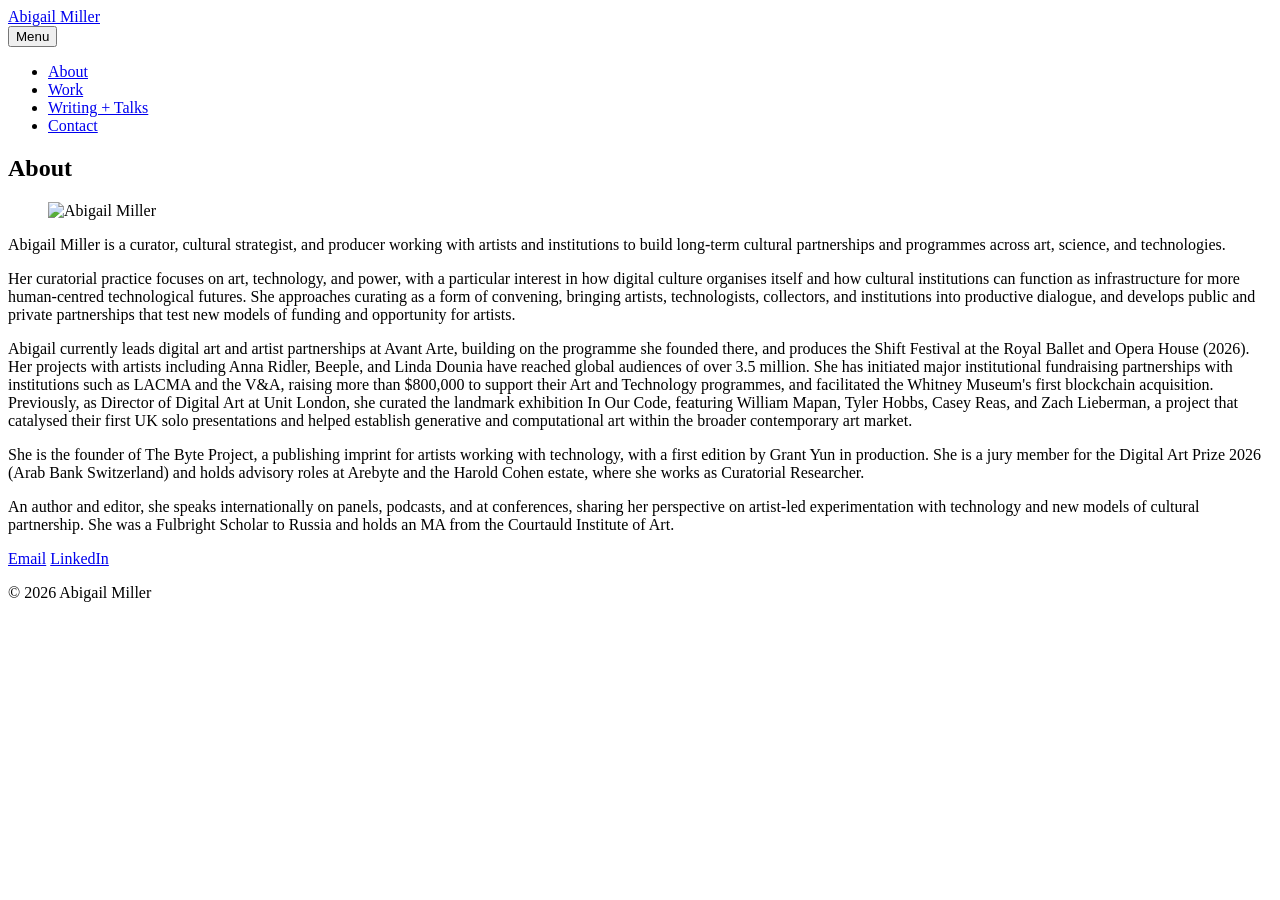
==== about/index.html @ c872fa31 "Clean URL structure for all pages" ====
<!DOCTYPE html>
<html lang="en">
<head>
    <meta charset="UTF-8">
    <meta name="viewport" content="width=device-width, initial-scale=1.0">
    <title>About | Abigail Miller</title>
    <link rel="icon" type="image/png" href="favicon.png">
    <link rel="preconnect" href="https://fonts.googleapis.com">
    <link rel="preconnect" href="https://fonts.gstatic.com" crossorigin>
    <link href="https://fonts.googleapis.com/css2?family=Playfair+Display:wght@400;500&display=swap" rel="stylesheet">
    <link rel="stylesheet" href="styles.css">
    <script src="nav.js" defer></script>
</head>
<body>
    <header class="site-header">
        <div class="site-header__inner">
            <a href="index.html" class="wordmark" aria-label="Abigail Miller, home">Abigail Miller</a>
            <div class="nav">
                <button type="button" class="nav__toggle" aria-expanded="false" aria-controls="nav-list" aria-label="Menu">Menu</button>
                <ul class="nav__list" id="nav-list">
                    <li><a class="nav__link" href="about.html" aria-current="page">About</a></li>
                    <li><a class="nav__link" href="work.html">Work</a></li>
                    <li><a class="nav__link" href="writing.html">Writing + Talks</a></li>
                    <li><a class="nav__link" href="contact.html">Contact</a></li>
                </ul>
            </div>
        </div>
    </header>

    <main>
        <article class="about-page">
            <header class="page-title">
                <h1>About</h1>
            </header>

            <div class="about-layout">
                <figure class="about-portrait">
                    <img class="portrait" src="portrait.jpg" alt="Abigail Miller">
                </figure>

                <div class="about-copy prose">
                    <p>Abigail Miller is a curator, cultural strategist, and producer working with artists and institutions to build long-term cultural partnerships and programmes across art, science, and technologies.</p>

                    <p>Her curatorial practice focuses on art, technology, and power, with a particular interest in how digital culture organises itself and how cultural institutions can function as infrastructure for more human-centred technological futures. She approaches curating as a form of convening, bringing artists, technologists, collectors, and institutions into productive dialogue, and develops public and private partnerships that test new models of funding and opportunity for artists.</p>

                    <p>Abigail currently leads digital art and artist partnerships at Avant Arte, building on the programme she founded there, and produces the Shift Festival at the Royal Ballet and Opera House (2026). Her projects with artists including Anna Ridler, Beeple, and Linda Dounia have reached global audiences of over 3.5 million. She has initiated major institutional fundraising partnerships with institutions such as LACMA and the V&amp;A, raising more than $800,000 to support their Art and Technology programmes, and facilitated the Whitney Museum's first blockchain acquisition. Previously, as Director of Digital Art at Unit London, she curated the landmark exhibition In Our Code, featuring William Mapan, Tyler Hobbs, Casey Reas, and Zach Lieberman, a project that catalysed their first UK solo presentations and helped establish generative and computational art within the broader contemporary art market.</p>

                    <p>She is the founder of The Byte Project, a publishing imprint for artists working with technology, with a first edition by Grant Yun in production. She is a jury member for the Digital Art Prize 2026 (Arab Bank Switzerland) and holds advisory roles at Arebyte and the Harold Cohen estate, where she works as Curatorial Researcher.</p>

                    <p>An author and editor, she speaks internationally on panels, podcasts, and at conferences, sharing her perspective on artist-led experimentation with technology and new models of cultural partnership. She was a Fulbright Scholar to Russia and holds an MA from the Courtauld Institute of Art.</p>
                </div>
            </div>
        </article>
    </main>

    <footer class="site-footer">
        <div class="site-footer__inner">
            <div class="site-footer__group">
                <a href="mailto:abigail.kathleen.miller@gmail.com">Email</a>
                <a href="https://www.linkedin.com/in/abigailkmiller/">LinkedIn</a>
            </div>
            <p>&copy; 2026 Abigail Miller</p>
        </div>
    </footer>
</body>
</html>
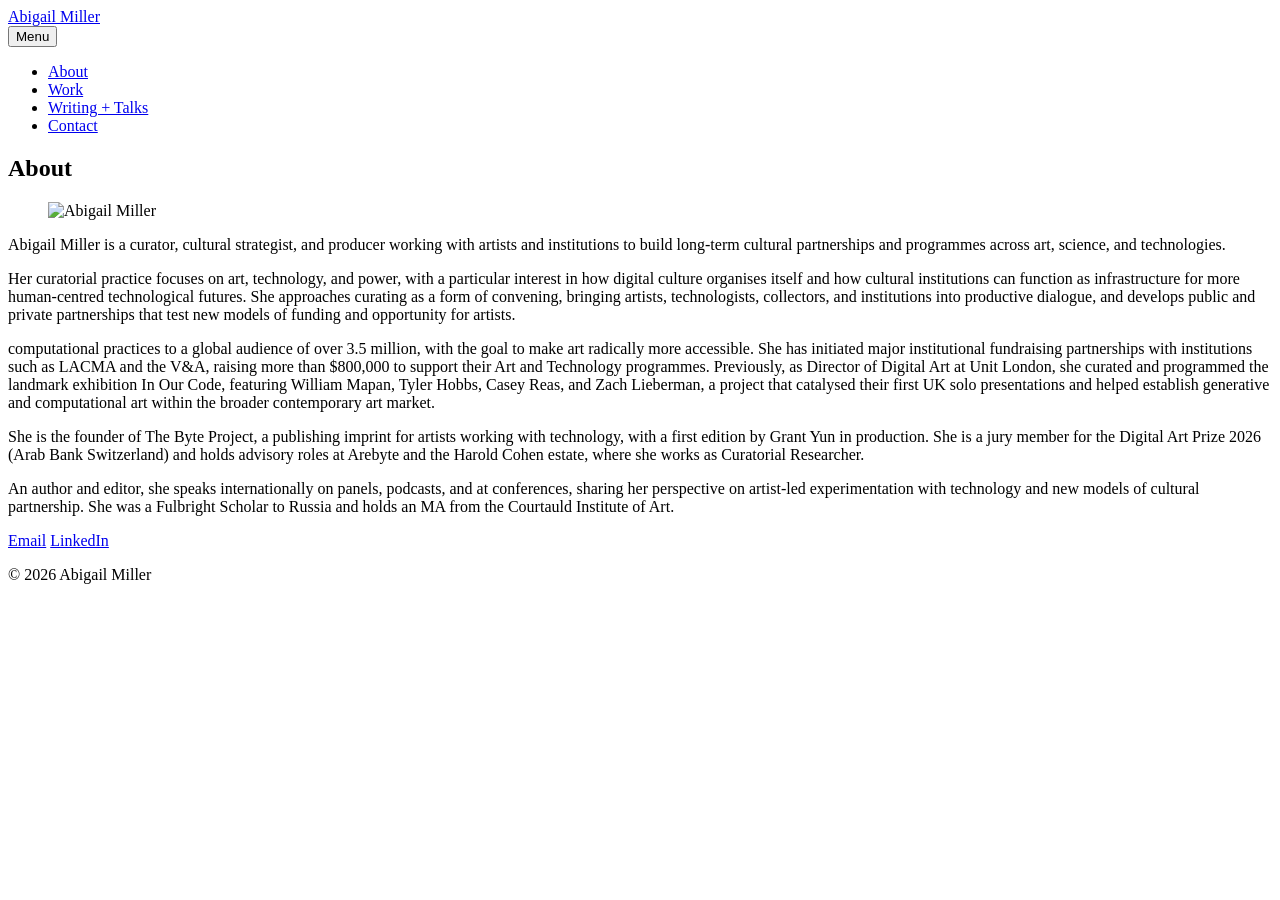
==== commit 55ff7a9c: "Merge branch 'claude/multi-page-site-conversion-luea7' :wq# the commit." ====
--- a/about/index.html
+++ b/about/index.html
@@ -43,7 +43,7 @@
 
                     <p>Her curatorial practice focuses on art, technology, and power, with a particular interest in how digital culture organises itself and how cultural institutions can function as infrastructure for more human-centred technological futures. She approaches curating as a form of convening, bringing artists, technologists, collectors, and institutions into productive dialogue, and develops public and private partnerships that test new models of funding and opportunity for artists.</p>
 
-                    <p>Abigail currently leads digital art and artist partnerships at Avant Arte, building on the programme she founded there, and produces the Shift Festival at the Royal Ballet and Opera House (2026). Her projects with artists including Anna Ridler, Beeple, and Linda Dounia have reached global audiences of over 3.5 million. She has initiated major institutional fundraising partnerships with institutions such as LACMA and the V&amp;A, raising more than $800,000 to support their Art and Technology programmes, and facilitated the Whitney Museum's first blockchain acquisition. Previously, as Director of Digital Art at Unit London, she curated the landmark exhibition In Our Code, featuring William Mapan, Tyler Hobbs, Casey Reas, and Zach Lieberman, a project that catalysed their first UK solo presentations and helped establish generative and computational art within the broader contemporary art market.</p>
+                    <p>computational practices to a global audience of over 3.5 million, with the goal to make art radically more accessible. She has initiated major institutional fundraising partnerships with institutions such as LACMA and the V&A, raising more than $800,000 to support their Art and Technology programmes. Previously, as Director of Digital Art at Unit London, she curated and programmed the landmark exhibition In Our Code, featuring William Mapan, Tyler Hobbs, Casey Reas, and Zach Lieberman, a project that catalysed their first UK solo presentations and helped establish generative and computational art within the broader contemporary art market.</p>
 
                     <p>She is the founder of The Byte Project, a publishing imprint for artists working with technology, with a first edition by Grant Yun in production. She is a jury member for the Digital Art Prize 2026 (Arab Bank Switzerland) and holds advisory roles at Arebyte and the Harold Cohen estate, where she works as Curatorial Researcher.</p>
 
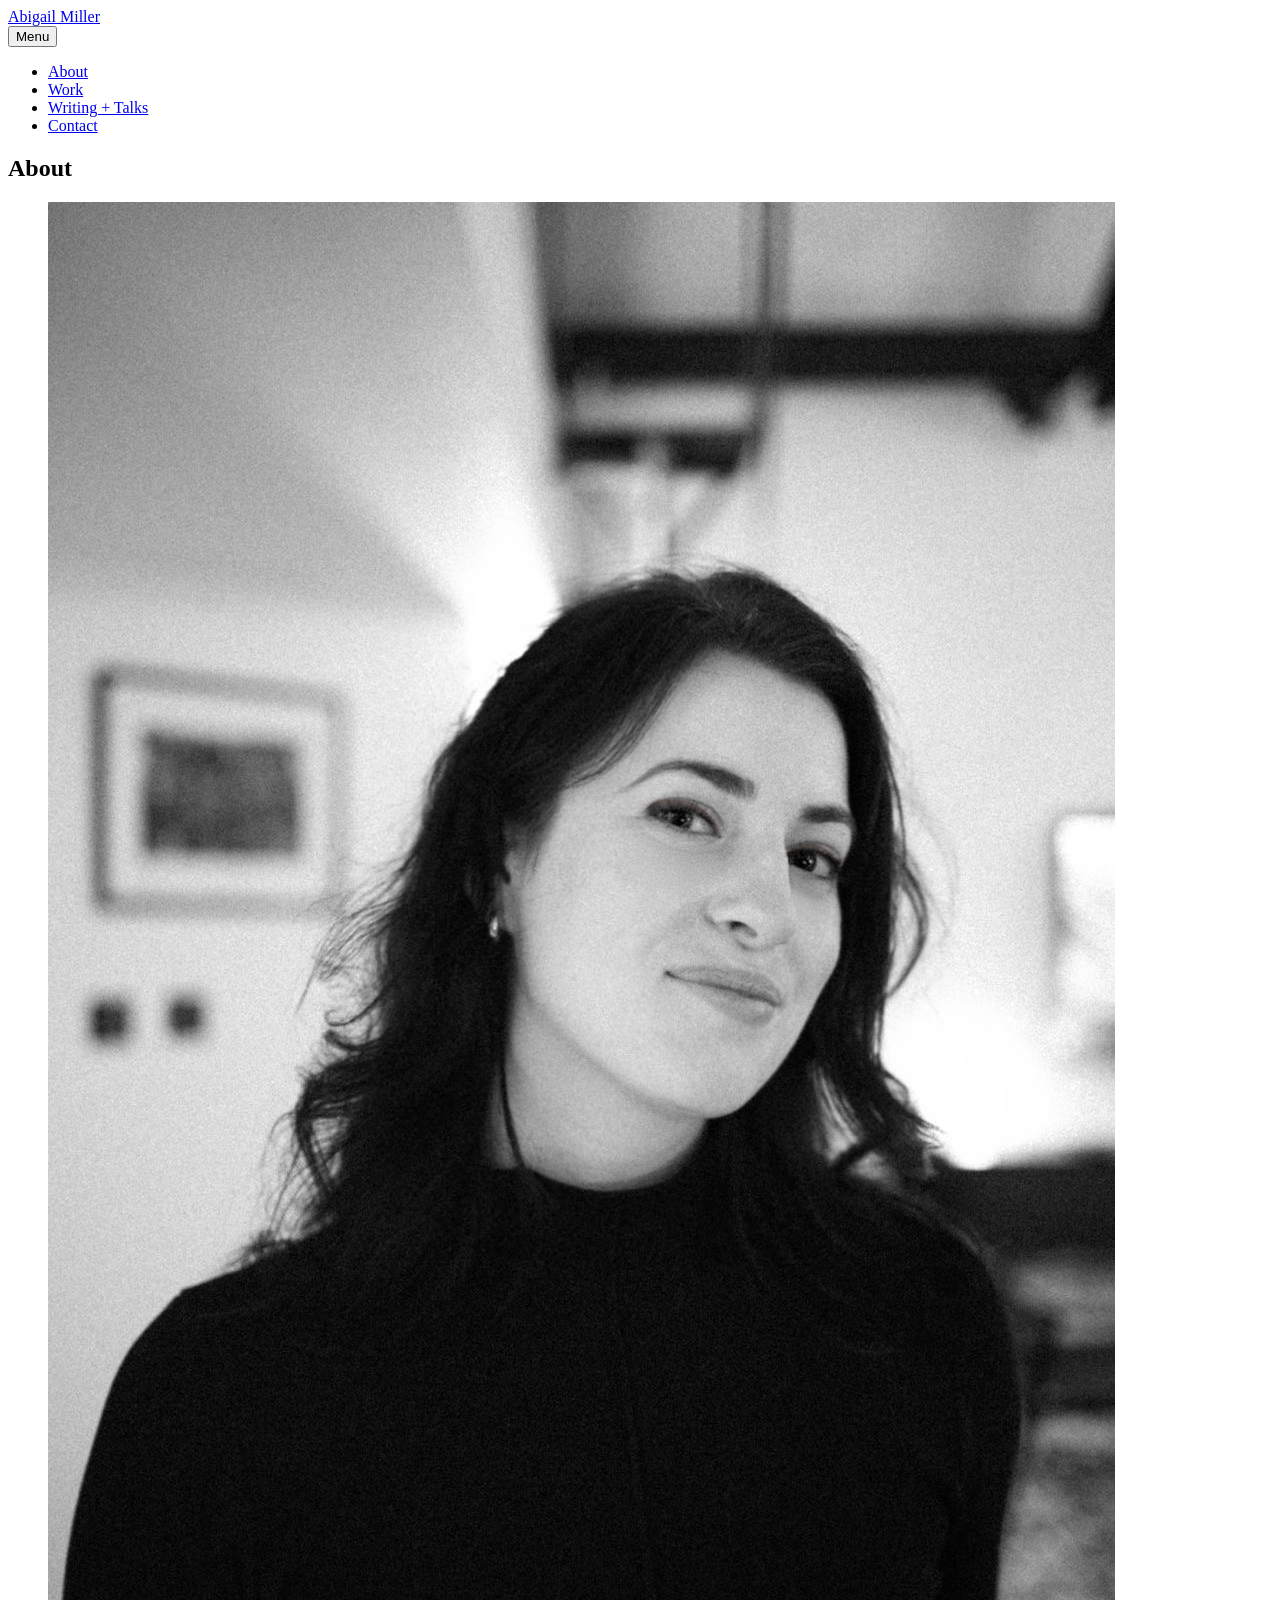
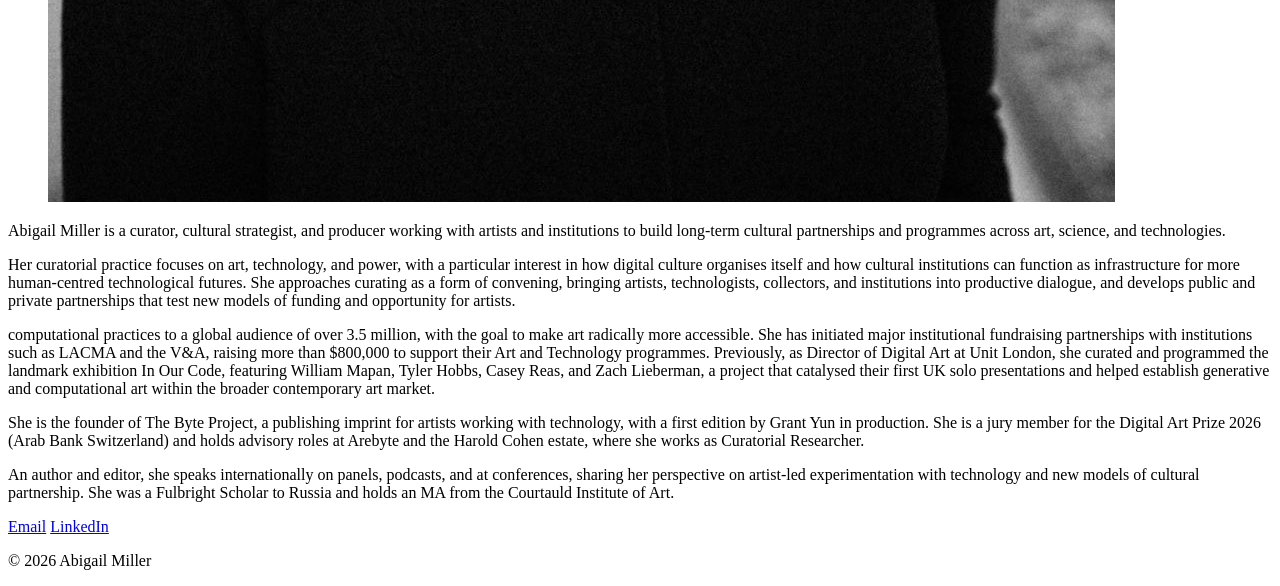
==== commit c8283ea5: "Fix portrait path" ====
--- a/about/index.html
+++ b/about/index.html
@@ -14,14 +14,14 @@
 <body>
     <header class="site-header">
         <div class="site-header__inner">
-            <a href="index.html" class="wordmark" aria-label="Abigail Miller, home">Abigail Miller</a>
+            <a href="/" class="wordmark" aria-label="Abigail Miller, home">Abigail Miller</a>
             <div class="nav">
                 <button type="button" class="nav__toggle" aria-expanded="false" aria-controls="nav-list" aria-label="Menu">Menu</button>
                 <ul class="nav__list" id="nav-list">
-                    <li><a class="nav__link" href="about.html" aria-current="page">About</a></li>
-                    <li><a class="nav__link" href="work.html">Work</a></li>
-                    <li><a class="nav__link" href="writing.html">Writing + Talks</a></li>
-                    <li><a class="nav__link" href="contact.html">Contact</a></li>
+                    <li><a class="nav__link" href="/about" aria-current="page">About</a></li>
+                    <li><a class="nav__link" href="/work">Work</a></li>
+                    <li><a class="nav__link" href="/writing">Writing + Talks</a></li>
+                    <li><a class="nav__link" href="/contact">Contact</a></li>
                 </ul>
             </div>
         </div>
@@ -35,7 +35,7 @@
 
             <div class="about-layout">
                 <figure class="about-portrait">
-                    <img class="portrait" src="portrait.jpg" alt="Abigail Miller">
+                    <img class="portrait" src="/portrait.jpg" alt="Abigail Miller">
                 </figure>
 
                 <div class="about-copy prose">
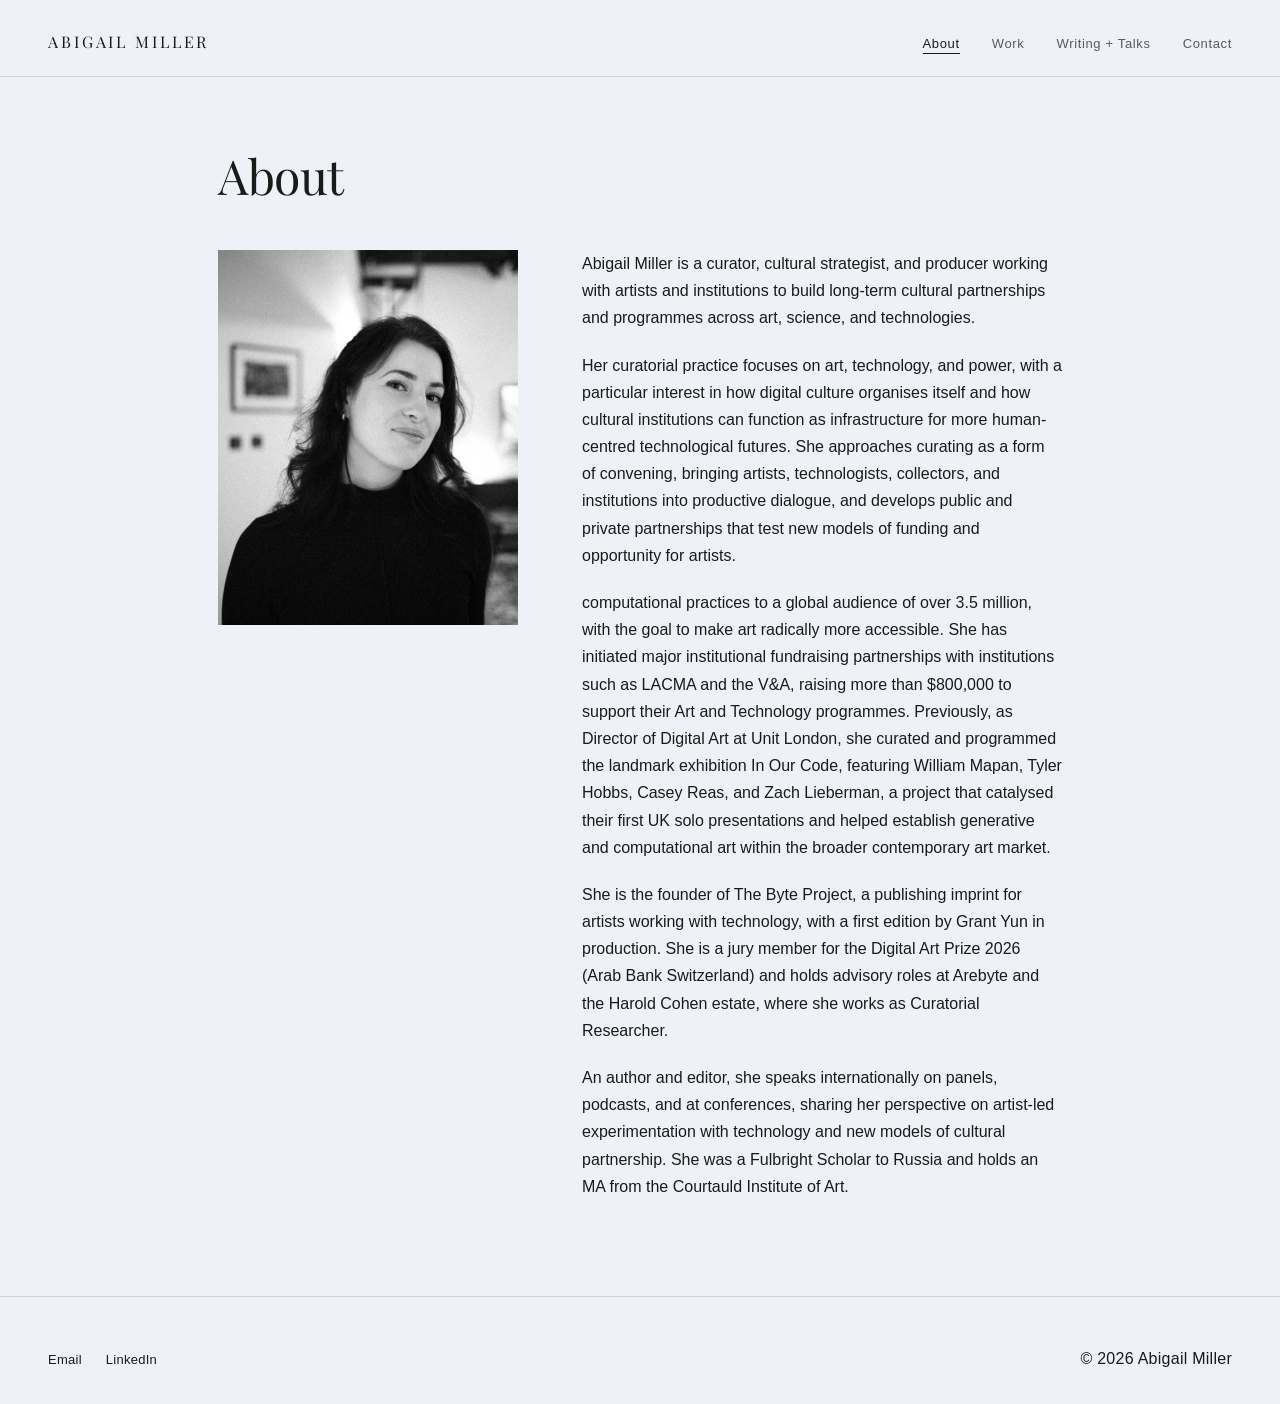
==== commit 1f646830: "Fix asset paths for subfolder pages" ====
--- a/about/index.html
+++ b/about/index.html
@@ -4,11 +4,11 @@
     <meta charset="UTF-8">
     <meta name="viewport" content="width=device-width, initial-scale=1.0">
     <title>About | Abigail Miller</title>
-    <link rel="icon" type="image/png" href="favicon.png">
+    <link rel="icon" type="image/png" href="/favicon.png">
     <link rel="preconnect" href="https://fonts.googleapis.com">
     <link rel="preconnect" href="https://fonts.gstatic.com" crossorigin>
     <link href="https://fonts.googleapis.com/css2?family=Playfair+Display:wght@400;500&display=swap" rel="stylesheet">
-    <link rel="stylesheet" href="styles.css">
+    <link rel="stylesheet" href="/styles.css">
     <script src="nav.js" defer></script>
 </head>
 <body>
--- a/styles.css
+++ b/styles.css
@@ -0,0 +1,614 @@
+/* Reset */
+*,
+*::before,
+*::after {
+    box-sizing: border-box;
+}
+
+html,
+body,
+h1,
+h2,
+h3,
+p,
+ul,
+ol,
+li,
+figure,
+blockquote,
+dl,
+dd {
+    margin: 0;
+    padding: 0;
+}
+
+ul,
+ol {
+    list-style: none;
+}
+
+img {
+    max-width: 100%;
+    display: block;
+}
+
+a {
+    color: inherit;
+}
+
+/* Design tokens */
+:root {
+    --bg: #eef2f7;
+    --ink: #1a1a1a;
+    --muted: #5a5a5a;
+    --rule-soft: rgba(26, 26, 26, 0.15);
+    --rule: rgba(26, 26, 26, 0.2);
+    --accent: #d62828;
+
+    --serif: "Playfair Display", Georgia, serif;
+    --sans: Arial, Helvetica, sans-serif;
+
+    --page-max-text: 680px;
+    --page-max-list: 760px;
+
+    --pad-x: 48px;
+    --pad-x-mobile: 24px;
+
+    --transition: color 0.15s ease, border-color 0.15s ease, background-color 0.15s ease;
+}
+
+/* Base */
+html {
+    background: var(--bg);
+}
+
+body {
+    background: var(--bg);
+    color: var(--ink);
+    font-family: var(--sans);
+    font-size: 16px;
+    line-height: 1.7;
+    -webkit-font-smoothing: antialiased;
+    -moz-osx-font-smoothing: grayscale;
+    min-height: 100vh;
+    display: flex;
+    flex-direction: column;
+}
+
+main {
+    flex: 1 0 auto;
+    width: 100%;
+    padding: 72px var(--pad-x) 96px;
+}
+
+.page {
+    margin: 0 auto;
+    max-width: var(--page-max-text);
+}
+
+.page--list {
+    max-width: var(--page-max-list);
+}
+
+/* Typography */
+h1 {
+    font-family: var(--serif);
+    font-weight: 400;
+    font-size: 48px;
+    line-height: 1.1;
+    letter-spacing: -0.01em;
+    color: var(--ink);
+}
+
+h2 {
+    font-family: var(--serif);
+    font-weight: 400;
+    font-size: 24px;
+    line-height: 1.25;
+    color: var(--ink);
+}
+
+p {
+    font-family: var(--sans);
+    font-size: 16px;
+    line-height: 1.7;
+    color: var(--ink);
+}
+
+.lede {
+    font-family: var(--serif);
+    font-weight: 400;
+    font-size: 22px;
+    line-height: 1.5;
+    color: var(--ink);
+}
+
+.meta {
+    font-family: var(--sans);
+    font-size: 13px;
+    color: var(--muted);
+    letter-spacing: 0.02em;
+}
+
+/* Links */
+a {
+    color: var(--ink);
+    text-decoration: none;
+    transition: var(--transition);
+}
+
+a:hover,
+a:focus-visible {
+    color: var(--accent);
+}
+
+.prose a,
+a.inline {
+    text-decoration: underline;
+    text-decoration-thickness: 1px;
+    text-underline-offset: 3px;
+}
+
+:focus-visible {
+    outline: 2px solid var(--accent);
+    outline-offset: 3px;
+    border-radius: 1px;
+}
+
+/* Header */
+.site-header {
+    position: sticky;
+    top: 0;
+    z-index: 10;
+    background: var(--bg);
+    border-bottom: 1px solid var(--rule-soft);
+    padding: 28px var(--pad-x) 20px;
+}
+
+.site-header__inner {
+    display: flex;
+    align-items: baseline;
+    justify-content: space-between;
+    gap: 24px;
+}
+
+.wordmark {
+    font-family: var(--serif);
+    font-weight: 400;
+    font-size: 16px;
+    letter-spacing: 0.18em;
+    text-transform: uppercase;
+    color: var(--ink);
+    white-space: nowrap;
+}
+
+.wordmark:hover,
+.wordmark:focus-visible {
+    color: var(--accent);
+}
+
+/* Nav */
+.nav {
+    position: relative;
+    margin: 0;
+}
+
+.nav__toggle {
+    display: none;
+    font-family: var(--sans);
+    font-size: 13px;
+    letter-spacing: 0.05em;
+    color: var(--ink);
+    background: transparent;
+    border: 0;
+    padding: 0;
+    cursor: pointer;
+    user-select: none;
+}
+
+.nav__toggle:hover,
+.nav__toggle:focus-visible {
+    color: var(--accent);
+}
+
+.nav__list {
+    display: flex;
+    gap: 32px;
+    align-items: baseline;
+}
+
+.nav__link {
+    font-family: var(--sans);
+    font-size: 13px;
+    letter-spacing: 0.05em;
+    color: var(--muted);
+    padding-bottom: 2px;
+}
+
+.nav__link[aria-current="page"] {
+    color: var(--ink);
+    border-bottom: 1px solid var(--ink);
+}
+
+.nav__link:hover,
+.nav__link:focus-visible,
+.nav__link[aria-current="page"]:hover,
+.nav__link[aria-current="page"]:focus-visible {
+    color: var(--accent);
+}
+
+.nav__link[aria-current="page"]:hover,
+.nav__link[aria-current="page"]:focus-visible {
+    border-bottom-color: var(--accent);
+}
+
+/* Footer */
+.site-footer {
+    flex-shrink: 0;
+    border-top: 1px solid var(--rule-soft);
+    padding: 48px var(--pad-x) 32px;
+}
+
+.site-footer__inner {
+    display: flex;
+    justify-content: space-between;
+    align-items: baseline;
+    gap: 24px;
+    font-size: 13px;
+    color: var(--muted);
+    letter-spacing: 0.02em;
+}
+
+.site-footer__group {
+    display: flex;
+    gap: 24px;
+}
+
+.site-footer a {
+    color: var(--ink);
+}
+
+.site-footer a:hover,
+.site-footer a:focus-visible {
+    color: var(--accent);
+}
+
+/* Page headers */
+.page-title {
+    margin-bottom: 48px;
+}
+
+.page-title__eyebrow {
+    font-family: var(--sans);
+    font-size: 13px;
+    letter-spacing: 0.08em;
+    text-transform: uppercase;
+    color: var(--muted);
+    margin-bottom: 16px;
+}
+
+.page-title h1 + .page-title__intro {
+    margin-top: 32px;
+}
+
+.page-title__intro {
+    font-family: var(--sans);
+    font-size: 14px;
+    line-height: 1.5;
+    color: var(--muted);
+    max-width: 560px;
+}
+
+.section-heading {
+    font-family: var(--serif);
+    font-weight: 400;
+    font-size: 24px;
+    line-height: 1.25;
+    color: var(--ink);
+    margin-top: 48px;
+    margin-bottom: 24px;
+}
+
+.section-heading--first {
+    margin-top: 16px;
+}
+
+/* About page */
+.about-page {
+    max-width: 844px;
+    margin: 0 auto;
+}
+
+.about-layout {
+    display: grid;
+    grid-template-columns: 300px 1fr;
+    gap: 64px;
+    align-items: start;
+}
+
+.about-portrait {
+    margin: 0;
+}
+
+.portrait {
+    display: block;
+    width: 100%;
+    aspect-ratio: 4 / 5;
+    object-fit: cover;
+    background: #d4d8de;
+}
+
+.about-copy {
+    min-width: 0;
+}
+
+/* Prose (About, Contact intro, etc.) */
+.prose > * + * {
+    margin-top: 20px;
+}
+
+.prose h2 {
+    margin-top: 56px;
+    margin-bottom: 8px;
+}
+
+/* Landing page */
+.main--landing {
+    padding-top: 140px;
+}
+
+.landing {
+    max-width: 680px;
+    margin: 0 auto;
+}
+
+.landing__statement {
+    font-family: var(--serif);
+    font-weight: 400;
+    font-size: 32px;
+    line-height: 1.35;
+    color: var(--ink);
+    margin: 0;
+}
+
+.landing__link {
+    display: inline-block;
+    margin-top: 48px;
+    font-family: var(--sans);
+    font-size: 13px;
+    letter-spacing: 0.05em;
+    color: var(--muted);
+}
+
+.landing__link:hover,
+.landing__link:focus-visible {
+    color: var(--accent);
+}
+
+/* List page (Work, Writing + Talks) */
+.entries {
+    display: flex;
+    flex-direction: column;
+}
+
+.entry {
+    display: grid;
+    grid-template-columns: 80px 1fr auto;
+    gap: 32px;
+    align-items: baseline;
+    padding: 20px 0;
+    border-top: 0.5px solid var(--rule);
+    color: var(--ink);
+}
+
+.entry:last-child {
+    border-bottom: 0.5px solid var(--rule);
+}
+
+.entry__date {
+    font-family: var(--sans);
+    font-size: 13px;
+    color: var(--muted);
+    letter-spacing: 0.02em;
+    padding-top: 6px;
+}
+
+.entry__body {
+    min-width: 0;
+}
+
+.entry__title {
+    font-family: var(--serif);
+    font-weight: 400;
+    font-size: 20px;
+    line-height: 1.3;
+    color: var(--ink);
+    display: block;
+}
+
+.entry__subtitle {
+    font-family: var(--sans);
+    font-size: 14px;
+    color: var(--muted);
+    margin-top: 6px;
+    line-height: 1.5;
+}
+
+.entry__arrow {
+    font-family: var(--sans);
+    font-size: 16px;
+    color: var(--muted);
+    padding-top: 4px;
+    transition: var(--transition);
+}
+
+a.entry:hover .entry__title,
+a.entry:focus-visible .entry__title,
+a.entry:hover .entry__arrow,
+a.entry:focus-visible .entry__arrow {
+    color: var(--accent);
+}
+
+/* List groups (Work, Writing + Talks) */
+.list-group + .list-group {
+    margin-top: 40px;
+}
+
+.list-group__year {
+    font-family: var(--serif);
+    font-weight: 500;
+    font-size: 20px;
+    line-height: 1.3;
+    color: var(--ink);
+    margin-bottom: 8px;
+}
+
+.list-group__items {
+    list-style: none;
+    padding: 0;
+    margin: 0;
+}
+
+.list-group__items li {
+    font-family: var(--sans);
+    font-size: 16px;
+    line-height: 1.7;
+    color: var(--ink);
+}
+
+.list-group__items a {
+    color: var(--ink);
+}
+
+.list-group__items a:hover,
+.list-group__items a:focus-visible {
+    color: var(--accent);
+}
+
+/* Contact page */
+.contact-statement {
+    font-family: var(--sans);
+    font-size: 16px;
+    line-height: 1.7;
+    color: var(--ink);
+    max-width: 680px;
+    margin-bottom: 48px;
+}
+
+.contact-details {
+    font-family: var(--sans);
+    font-size: 16px;
+    line-height: 1.7;
+    max-width: 680px;
+}
+
+.contact-details p {
+    margin: 0;
+}
+
+.contact-details__label {
+    color: var(--muted);
+}
+
+/* Responsive */
+@media (max-width: 768px) {
+    main {
+        padding: 56px var(--pad-x-mobile) 72px;
+    }
+
+    .main--landing {
+        padding-top: 64px;
+    }
+
+    .site-header {
+        padding: 20px var(--pad-x-mobile) 16px;
+    }
+
+    .site-footer {
+        padding: 40px var(--pad-x-mobile) 28px;
+    }
+
+    .site-header__inner {
+        align-items: center;
+    }
+
+    .nav__toggle {
+        display: inline-block;
+    }
+
+    .nav__list {
+        display: none;
+        position: absolute;
+        right: 0;
+        top: calc(100% + 12px);
+        background: var(--bg);
+        border: 1px solid var(--rule-soft);
+        padding: 16px 20px;
+        flex-direction: column;
+        gap: 16px;
+        min-width: 180px;
+    }
+
+    .nav__toggle[aria-expanded="true"] + .nav__list {
+        display: flex;
+    }
+
+    h1 {
+        font-size: 36px;
+    }
+
+    .about-layout {
+        grid-template-columns: 1fr;
+        gap: 32px;
+    }
+
+    .about-portrait {
+        max-width: 300px;
+    }
+
+    .intro {
+        padding-top: 40px;
+    }
+
+    .intro__bio {
+        font-size: 22px;
+    }
+
+    .entry {
+        grid-template-columns: 1fr auto;
+        gap: 4px 16px;
+        padding: 18px 0;
+    }
+
+    .entry__date {
+        grid-column: 1 / -1;
+        padding-top: 0;
+        margin-bottom: 4px;
+    }
+
+    .entry__body {
+        grid-column: 1 / 2;
+    }
+
+    .entry__arrow {
+        grid-column: 2 / 3;
+        align-self: start;
+        padding-top: 4px;
+    }
+
+    .site-footer__inner {
+        flex-direction: column;
+        gap: 12px;
+    }
+}
+
+@media (max-width: 375px) {
+    .site-header__inner {
+        gap: 16px;
+    }
+
+    .wordmark {
+        font-size: 14px;
+        letter-spacing: 0.16em;
+    }
+}
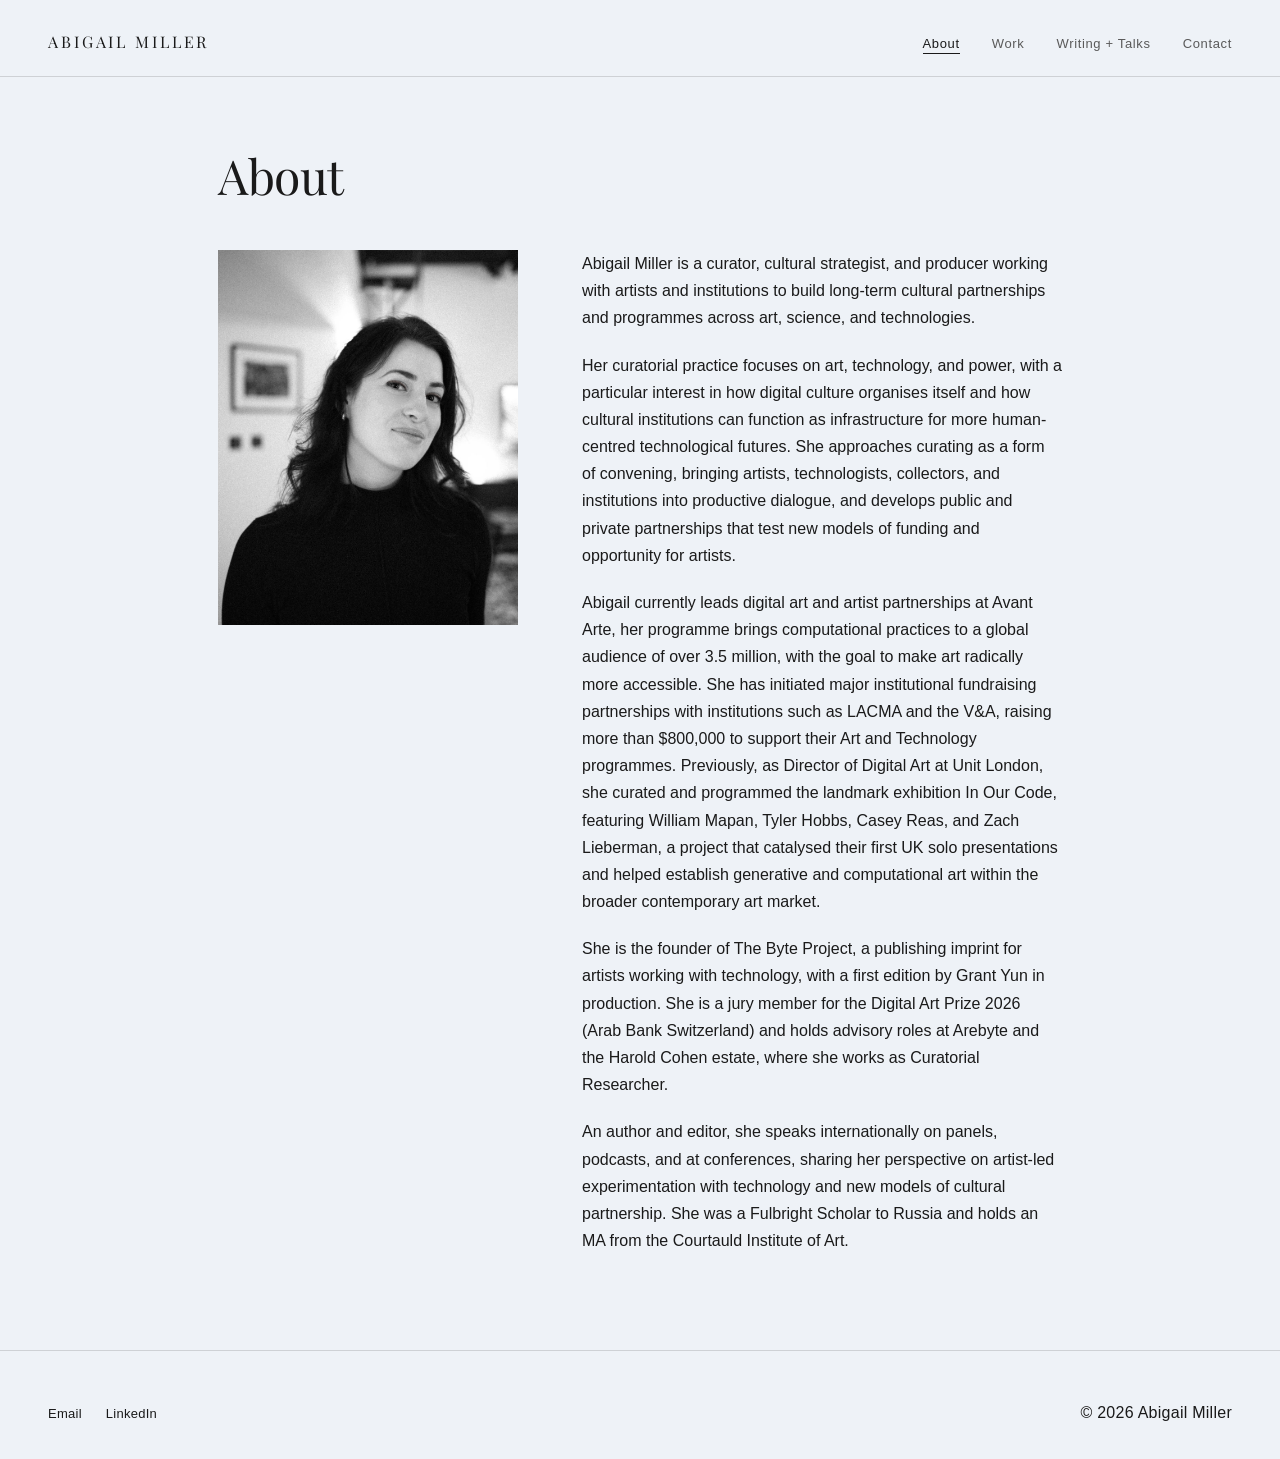
==== commit 4d87cbbf: "Update index.html" ====
--- a/about/index.html
+++ b/about/index.html
@@ -43,7 +43,7 @@
 
                     <p>Her curatorial practice focuses on art, technology, and power, with a particular interest in how digital culture organises itself and how cultural institutions can function as infrastructure for more human-centred technological futures. She approaches curating as a form of convening, bringing artists, technologists, collectors, and institutions into productive dialogue, and develops public and private partnerships that test new models of funding and opportunity for artists.</p>
 
-                    <p>computational practices to a global audience of over 3.5 million, with the goal to make art radically more accessible. She has initiated major institutional fundraising partnerships with institutions such as LACMA and the V&A, raising more than $800,000 to support their Art and Technology programmes. Previously, as Director of Digital Art at Unit London, she curated and programmed the landmark exhibition In Our Code, featuring William Mapan, Tyler Hobbs, Casey Reas, and Zach Lieberman, a project that catalysed their first UK solo presentations and helped establish generative and computational art within the broader contemporary art market.</p>
+                    <p>Abigail currently leads digital art and artist partnerships at Avant Arte, her programme brings computational practices to a global audience of over 3.5 million, with the goal to make art radically more accessible. She has initiated major institutional fundraising partnerships with institutions such as LACMA and the V&A, raising more than $800,000 to support their Art and Technology programmes. Previously, as Director of Digital Art at Unit London, she curated and programmed the landmark exhibition In Our Code, featuring William Mapan, Tyler Hobbs, Casey Reas, and Zach Lieberman, a project that catalysed their first UK solo presentations and helped establish generative and computational art within the broader contemporary art market.</p>
 
                     <p>She is the founder of The Byte Project, a publishing imprint for artists working with technology, with a first edition by Grant Yun in production. She is a jury member for the Digital Art Prize 2026 (Arab Bank Switzerland) and holds advisory roles at Arebyte and the Harold Cohen estate, where she works as Curatorial Researcher.</p>
 
--- a/styles.css
+++ b/styles.css
@@ -360,6 +360,7 @@
 .landing {
     max-width: 680px;
     margin: 0 auto;
+    text-align: center;
 }
 
 .landing__statement {
